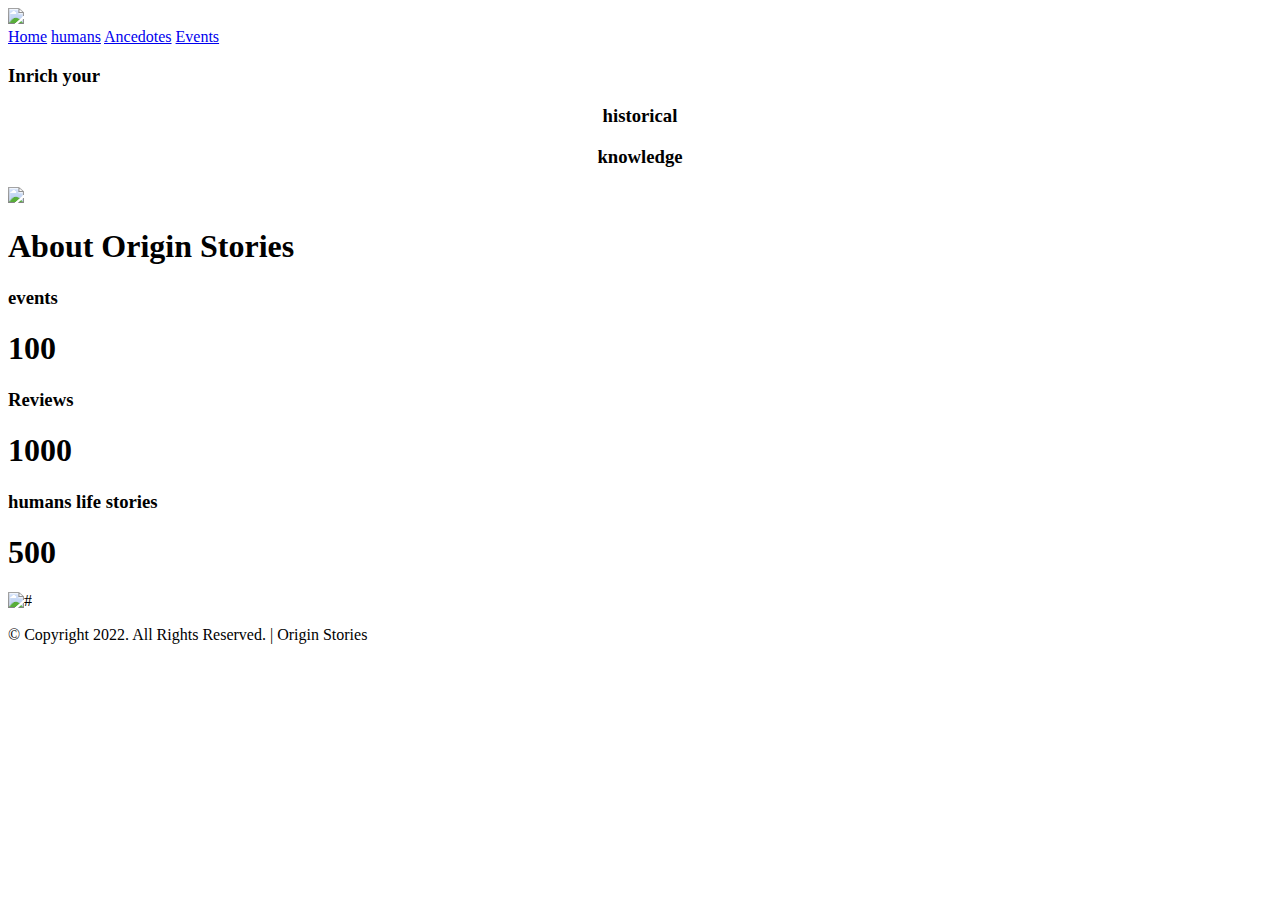
==== index.html @ dd71ddc3 "editing origin" ====
<!DOCTYPE html>
<html>
    <head>
        <title>Home</title>
        <link rel="stylesheet"  type="text/css" href="css/global.css">
        <link rel="stylesheet" type="text/css"  href="css/home.css">


    </head>
    <body>

<header>
  <img id="logo" src="img/logo.png">
    <nav>
        <a href="index.html">Home</a>
            <a href="humans.html">humans</a>
            <a href="ancedotes.html">Ancedotes</a>
            <a href="events.html">Events</a>

    </nav>
</header>

<section id="slideshow">

    <section id="content">

        <h3> Inrich your </h3>
       <center><h3>  historical </h3></center>
       <center> <h3>  knowledge</h3></center>
    <!--   <button>Learn More</button>-->
    </section>
    <img id="slide" src="img/backg3.jpg">
</section>
<section id="about">
    <div class="about">

        <h1> About Origin Stories</h1>
    </div>
    <div class="events">
        <h3>events</h3>
        <h1>100</h1>
    </div>
    <div class="reviews">
        <h3>Reviews</h3>
        <h1>1000</h1>
    </div>


    <div class="humans">
        <h3>humans life stories</h3>
        <h1>500</h1>
    </div>

</section>

        <footer>
            <img id="#";src="#"; alt="#">
            <p id="footer">© Copyright 2022. All Rights Reserved. | Origin Stories</p>
        </footer>
    </body>
</html>
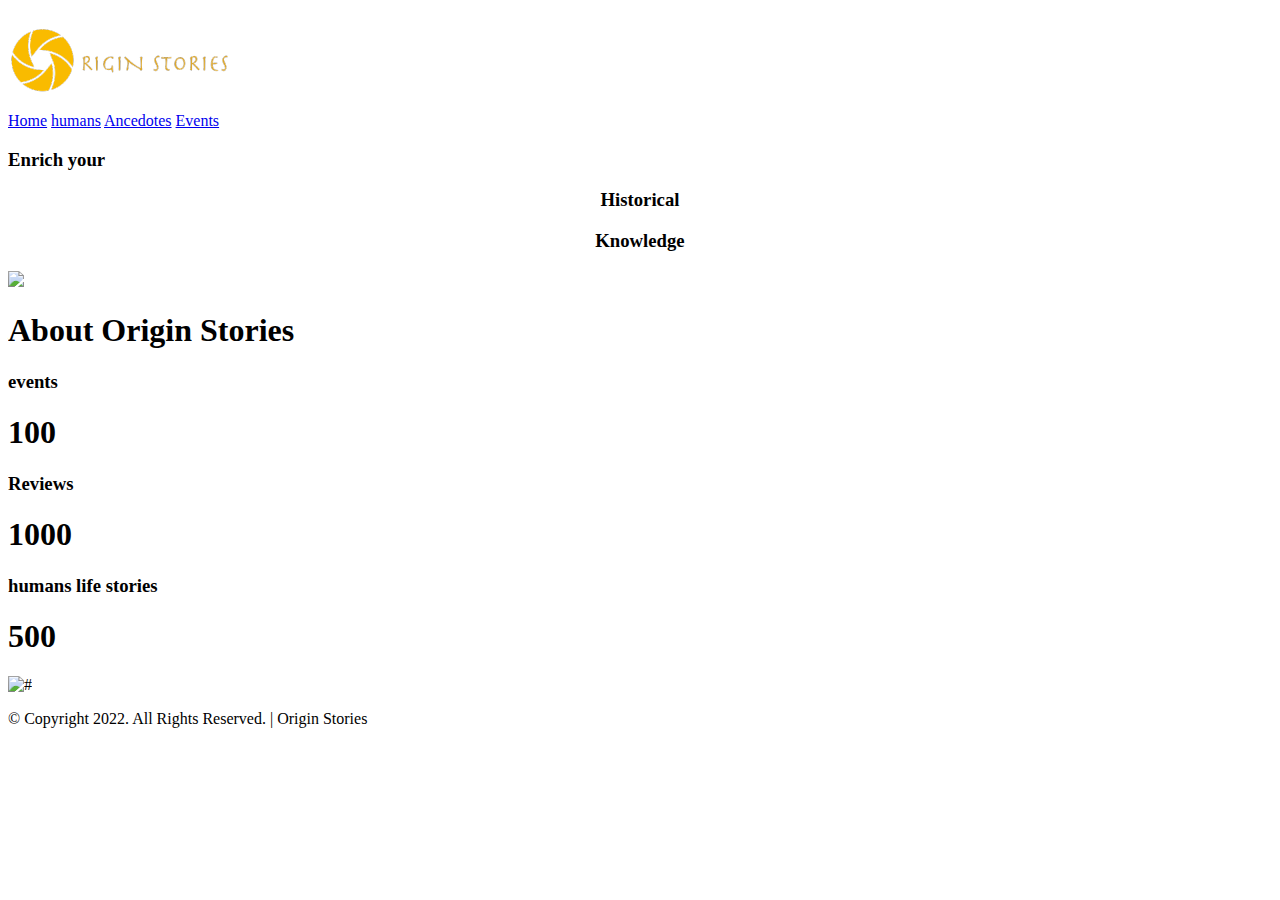
==== commit e9faa53c: "done" ====
--- a/index.html
+++ b/index.html
@@ -24,9 +24,9 @@
 
     <section id="content">
 
-        <h3> Inrich your </h3>
-       <center><h3>  historical </h3></center>
-       <center> <h3>  knowledge</h3></center>
+        <h3> Enrich your </h3>
+       <center><h3>  Historical </h3></center>
+       <center> <h3>  Knowledge</h3></center>
     <!--   <button>Learn More</button>-->
     </section>
     <img id="slide" src="img/backg3.jpg">
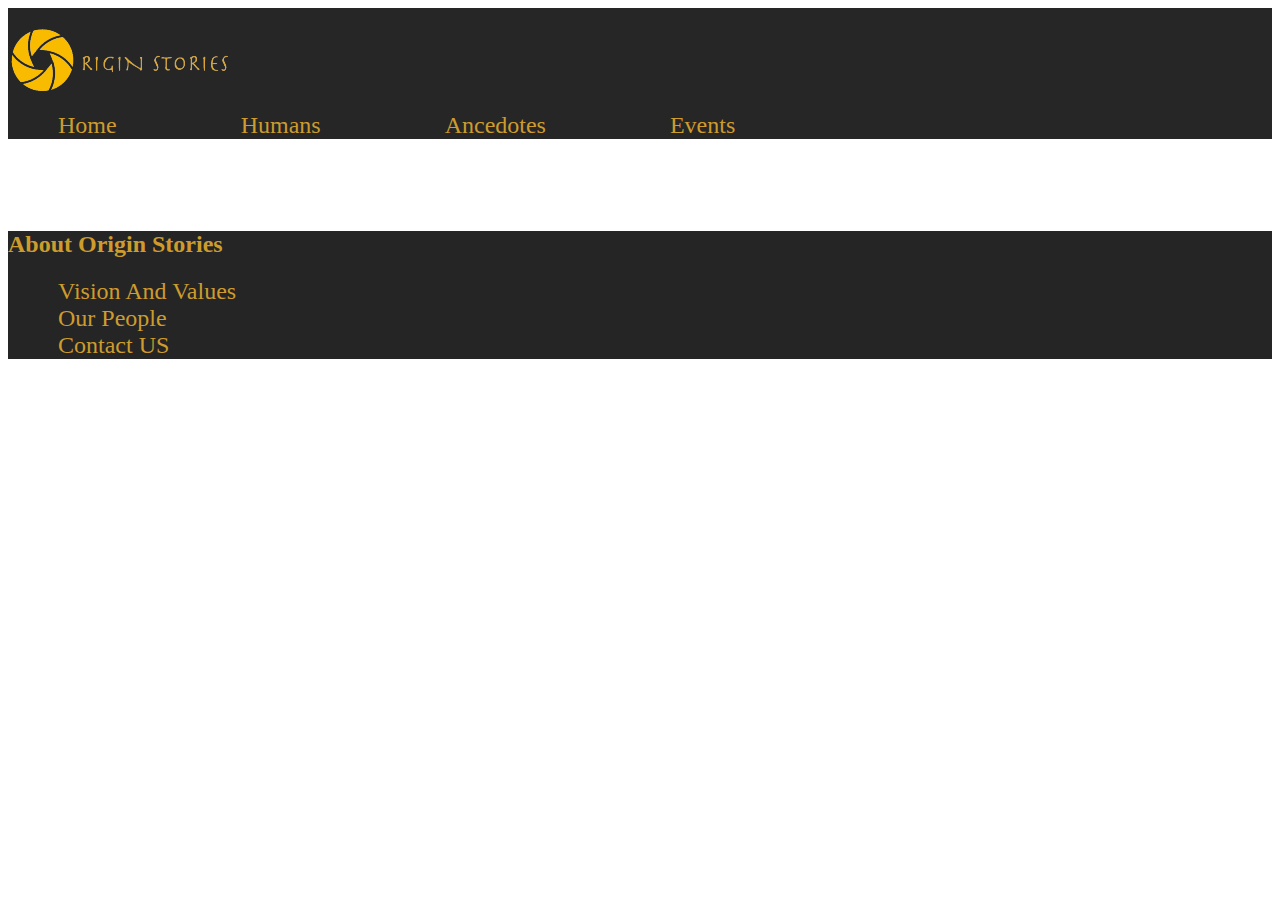
==== commit b888ac66: "start building  with bootstrap" ====
--- a/index.html
+++ b/index.html
@@ -1,61 +1,102 @@
 <!DOCTYPE html>
 <html>
-    <head>
-        <title>Home</title>
-        <link rel="stylesheet"  type="text/css" href="css/global.css">
-        <link rel="stylesheet" type="text/css"  href="css/home.css">
+
+<head>
+    <link rel="stylesheet" href="css/index.css">
+   
+</head>
+
+<body>
 
 
-    </head>
-    <body>
-
-<header>
-  <img id="logo" src="img/logo.png">
-    <nav>
-        <a href="index.html">Home</a>
-            <a href="humans.html">humans</a>
-            <a href="ancedotes.html">Ancedotes</a>
-            <a href="events.html">Events</a>
-
-    </nav>
-</header>
-
-<section id="slideshow">
-
-    <section id="content">
-
-        <h3> Enrich your </h3>
-       <center><h3>  Historical </h3></center>
-       <center> <h3>  Knowledge</h3></center>
-    <!--   <button>Learn More</button>-->
-    </section>
-    <img id="slide" src="img/backg3.jpg">
-</section>
-<section id="about">
-    <div class="about">
-
-        <h1> About Origin Stories</h1>
-    </div>
-    <div class="events">
-        <h3>events</h3>
-        <h1>100</h1>
-    </div>
-    <div class="reviews">
-        <h3>Reviews</h3>
-        <h1>1000</h1>
-    </div>
 
 
-    <div class="humans">
-        <h3>humans life stories</h3>
-        <h1>500</h1>
+
+
+    <nav class="navbar navbar-expand-lg" style="background-color:#262627;">
+        <div class="container-fluid">
+            <a class="navbar-brand " href="#">  <img id="logo" src="img/logo.png"></a>
+         
+          <div class="collapse navbar-collapse" id="navbarNavAltMarkup">
+            <div class="navbar-nav">
+              <a class="a" aria-current="page" href="#">Home</a>
+              <a class="a" href="#">Humans</a>
+              <a class="a" href="#">Ancedotes</a>
+              <a class="a">Events</a>
+            </div>
+          </div>
+        </div>
+      </nav>
+
+
+
+
+    <!-- 
+    <nav class="navbar"">
+        <div class="container-fluid">
+          <a class="navbar-brand " href="#">  <img id="logo" src="img/logo.png"></a>
+
+         
+          <div class="collapse navbar-collapse"id="navbarNavAltMarkup">
+            <ul class="navbar-nav">
+              <li class="nav-item">
+                <a class="nav-link active" aria-current="page" href="#">Home</a>
+              </li>
+              <li class="nav-item">
+                <a class="nav-link"style="color:bisque"  href="#">Humans</a>
+              </li>
+              <li class="nav-item">
+                <a class="nav-link" href="#">Ancedotes</a>
+              </li>
+              <li class="nav-item">
+                <a class="nav-link disabled">Events</a>
+              </li>
+            </ul>
+          </div>
+      
+        </div>
+      </nav>
+    -->
+
+
+
+
+
+
+<br>
+<br>
+<br>
+<br>
+<div class="container_about mt-5">
+    <div class="container text-center pt-4">
+        <h2>About Origin Stories</h2>
+        <div class="row pb-3 pt-5">
+            <div class="col"><a href="#" class="a">Vision And Values</a></div>
+            <div class="col"><a href="#" class="a"> Our People  </a></div>
+            <div class="col"><a href="#" class="a">Contact US</a></div>
+            
+        </div>
     </div>
+</div>
+<br>
 
-</section>
+  
 
-        <footer>
-            <img id="#";src="#"; alt="#">
-            <p id="footer">© Copyright 2022. All Rights Reserved. | Origin Stories</p>
-        </footer>
-    </body>
-</html>
+
+
+    <link href="https://cdn.jsdelivr.net/npm/bootstrap@5.2.0/dist/css/bootstrap.min.css" rel="stylesheet"
+        integrity="sha384-gH2yIJqKdNHPEq0n4Mqa/HGKIhSkIHeL5AyhkYV8i59U5AR6csBvApHHNl/vI1Bx" crossorigin="anonymous">
+    <script src="https://cdn.jsdelivr.net/npm/bootstrap@5.2.0/dist/js/bootstrap.bundle.min.js"
+        integrity="sha384-A3rJD856KowSb7dwlZdYEkO39Gagi7vIsF0jrRAoQmDKKtQBHUuLZ9AsSv4jD4Xa"
+        crossorigin="anonymous"></script>
+    <script src="https://cdn.jsdelivr.net/npm/@popperjs/core@2.11.5/dist/umd/popper.min.js"
+        integrity="sha384-Xe+8cL9oJa6tN/veChSP7q+mnSPaj5Bcu9mPX5F5xIGE0DVittaqT5lorf0EI7Vk"
+        crossorigin="anonymous"></script>
+    <script src="https://cdn.jsdelivr.net/npm/bootstrap@5.2.0/dist/js/bootstrap.min.js"
+        integrity="sha384-ODmDIVzN+pFdexxHEHFBQH3/9/vQ9uori45z4JjnFsRydbmQbmL5t1tQ0culUzyK"
+        crossorigin="anonymous"></script>
+</body>
+
+
+
+</html>--- a/css/index.css
+++ b/css/index.css
@@ -0,0 +1,30 @@
+.a {
+	color:rgb(205, 156, 44);
+	text-decoration: none;
+	font-weight: 3em;
+    font-size:x-large;
+	font-family:cursive;
+	margin-right: 20px;
+    padding: 50px;
+}
+
+.a:hover {
+    color: white;
+    /*padding: 30px;*/
+}
+
+
+.container_about
+{
+    background-color:#252525;
+    color:rgb(205, 156, 44)
+}
+btn
+{
+   color: rgb(205, 156, 44);
+    
+}
+h2
+{
+    font-family:serif;
+}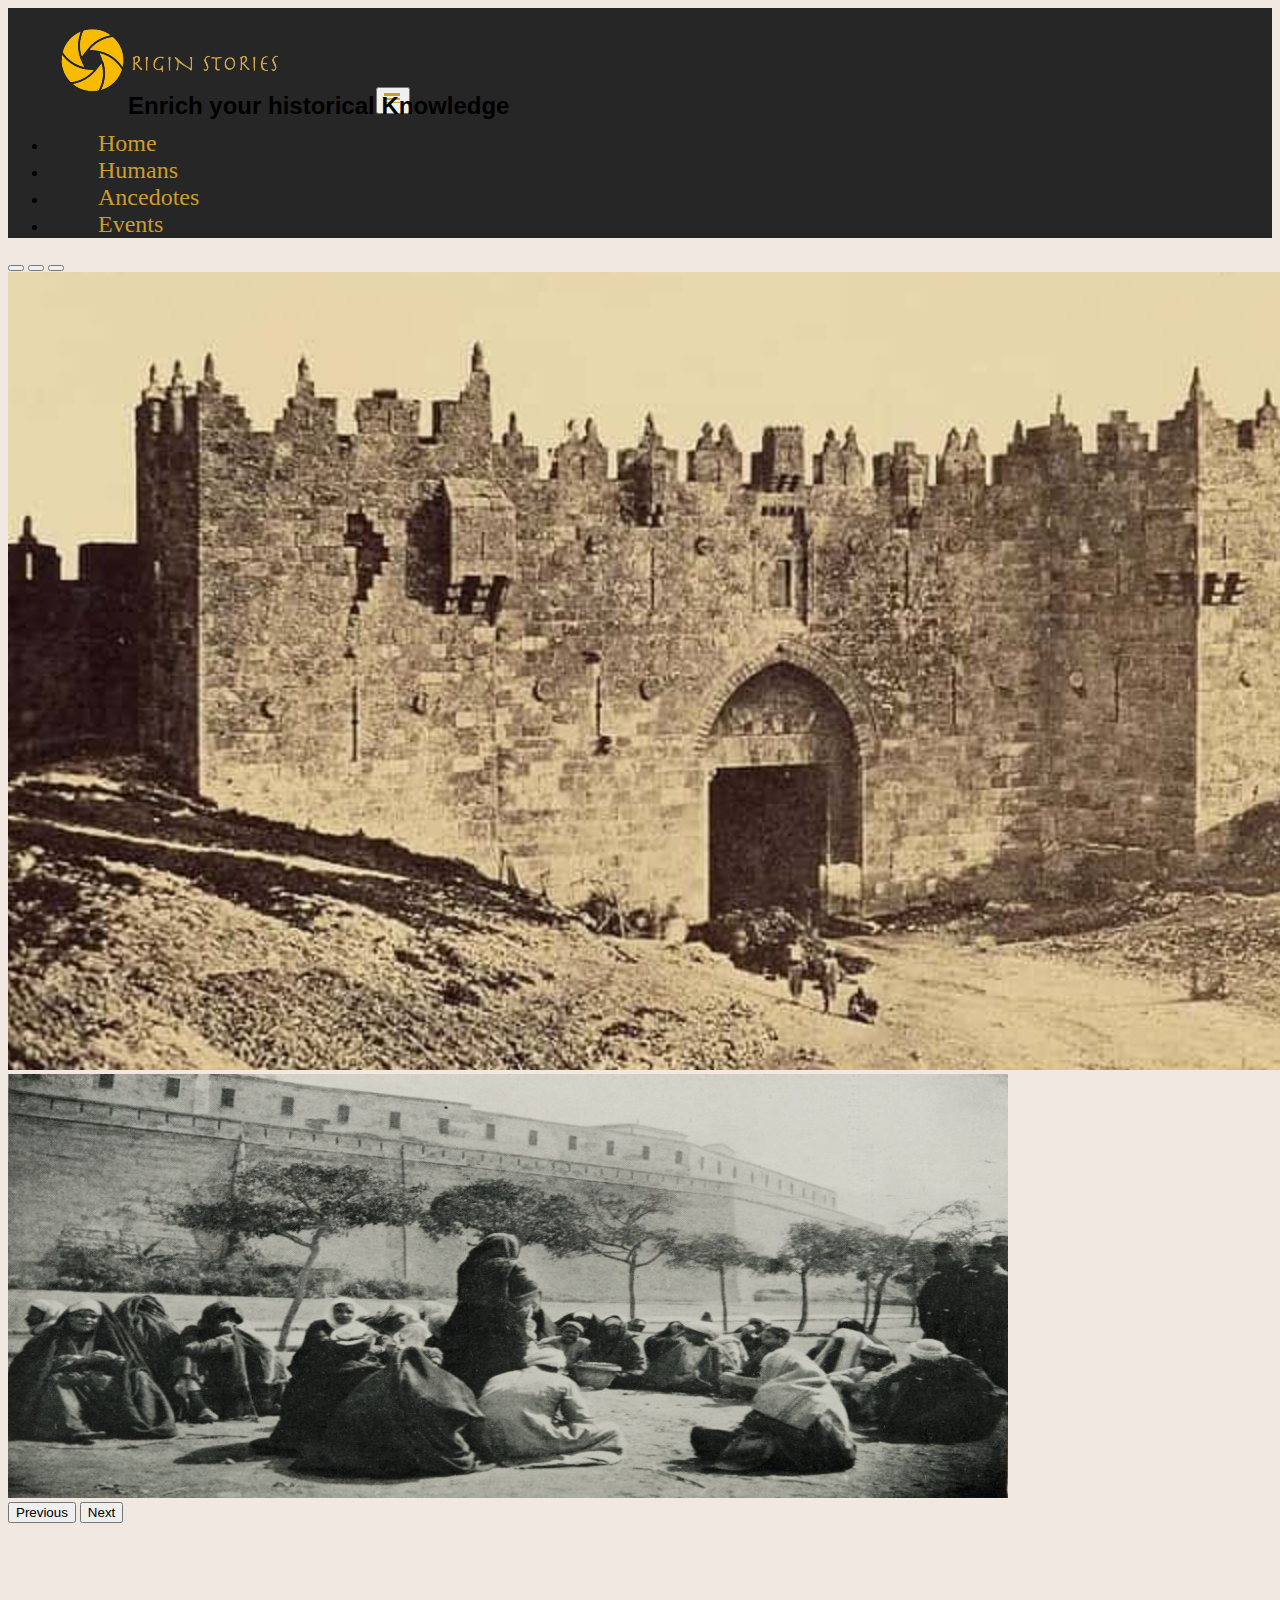
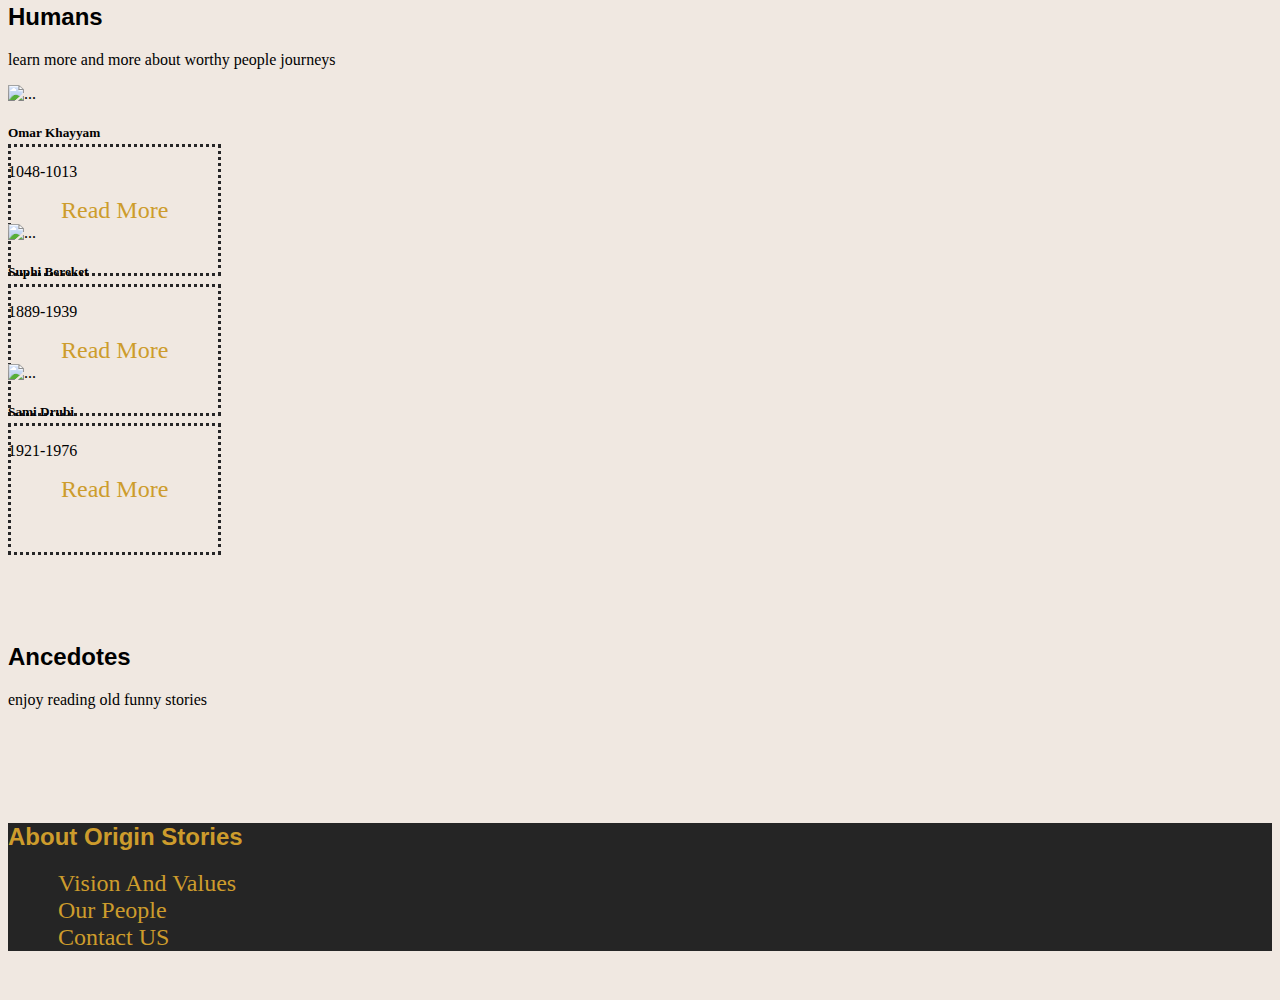
==== commit 725cf4bc: "start building responsive page" ====
--- a/index.html
+++ b/index.html
@@ -2,99 +2,201 @@
 <html>
 
 <head>
-    <link rel="stylesheet" href="css/index.css">
-   
+
+  <meta charset="UTF-8">
+  <meta http-equiv="X-UA-Compatible" content="IE=edge">
+  <meta name="viewport" content="width=device-width, initial-scale=1.0">
+  <link href="https://cdn.jsdelivr.net/npm/bootstrap@5.2.0/dist/css/bootstrap.min.css" rel="stylesheet"
+    integrity="sha384-gH2yIJqKdNHPEq0n4Mqa/HGKIhSkIHeL5AyhkYV8i59U5AR6csBvApHHNl/vI1Bx" crossorigin="anonymous">
+  <script src="https://cdn.jsdelivr.net/npm/bootstrap@5.2.0/dist/js/bootstrap.bundle.min.js"
+    integrity="sha384-A3rJD856KowSb7dwlZdYEkO39Gagi7vIsF0jrRAoQmDKKtQBHUuLZ9AsSv4jD4Xa"
+    crossorigin="anonymous"></script>
+
+
+  <link rel="stylesheet" href="https://cdnjs.cloudflare.com/ajax/libs/font-awesome/6.0.0-beta2/css/all.min.css"
+    integrity="sha512-YWzhKL2whUzgiheMoBFwW8CKV4qpHQAEuvilg9FAn5VJUDwKZZxkJNuGM4XkWuk94WCrrwslk8yWNGmY1EduTA=="
+    crossorigin="anonymous" referrerpolicy="no-referrer" />
+
+  <link rel="stylesheet" href="css/style.css">
+  <title>Origin Stories</title>
+
 </head>
 
 <body>
-
-
-
-
-
-
-    <nav class="navbar navbar-expand-lg" style="background-color:#262627;">
-        <div class="container-fluid">
-            <a class="navbar-brand " href="#">  <img id="logo" src="img/logo.png"></a>
-         
-          <div class="collapse navbar-collapse" id="navbarNavAltMarkup">
-            <div class="navbar-nav">
-              <a class="a" aria-current="page" href="#">Home</a>
-              <a class="a" href="#">Humans</a>
-              <a class="a" href="#">Ancedotes</a>
-              <a class="a">Events</a>
+  <!-- NAVBAR -->
+  <nav class="navbar navbar-expand-md  pt-2 pb-2 " style="background-color:#262627">
+    <div class="container-xxl">
+      <!-- navbar brand / title -->
+      <a class="navbar-brand " href="#"> <img id="logo" src="img/logo.png"></a>
+
+
+      <!-- toggle button for mobile nav -->
+      <button class="navbar-toggler" type="button" data-bs-toggle="collapse" data-bs-target="#main-nav"
+        aria-controls="main-nav" aria-expanded="false" aria-label="Toggle navigation" style="color:rgb(205, 156, 44)">
+        <svg xmlns="http://www.w3.org/2000/svg" width="18" height="18" fill="currentColor" class="bi bi-border-width"
+          viewBox="0 0 18 18" style="color:rgb(205, 156, 44)">
+          <path
+            d="M0 3.5A.5.5 0 0 1 .5 3h15a.5.5 0 0 1 .5.5v2a.5.5 0 0 1-.5.5H.5a.5.5 0 0 1-.5-.5v-2zm0 5A.5.5 0 0 1 .5 8h15a.5.5 0 0 1 .5.5v1a.5.5 0 0 1-.5.5H.5a.5.5 0 0 1-.5-.5v-1zm0 4a.5.5 0 0 1 .5-.5h15a.5.5 0 0 1 0 1H.5a.5.5 0 0 1-.5-.5z" />
+        </svg>
+      </button>
+
+      <!-- navbar links -->
+      <div class="collapse navbar-collapse justify-content-end align-center" id="main-nav">
+        <ul class="navbar-nav ">
+          <li class="nav-item">
+            <a href="#">Home</a>
+          </li>
+          <li class="nav-item">
+            <a href="#">Humans</a>
+          </li>
+          <li class="nav-item">
+            <a href="#">Ancedotes</a>
+          </li>
+          <li class="nav-item ">
+            <a href="#">Events</a>
+          </li>
+
+        </ul>
+      </div>
+    </div>
+  </nav>
+
+
+
+  <!--  MAIN -->
+
+
+  <div id="carouselExampleCaptions" class="carousel slide" data-bs-ride="false">
+    <div class="carousel-indicators">
+      <button type="button" data-bs-target="#carouselExampleCaptions" data-bs-slide-to="0" class="active"
+        aria-current="true" aria-label="Slide 1"></button>
+      <button type="button" data-bs-target="#carouselExampleCaptions" data-bs-slide-to="1"
+        aria-label="Slide 2"></button>
+      <button type="button" data-bs-target="#carouselExampleCaptions" data-bs-slide-to="2"
+        aria-label="Slide 3"></button>
+    </div>
+    <div class="carousel-inner">
+      <div class="carousel-item active">
+       
+        <img src="img/start.png" class="d-block w-100" alt="...">
+        <div class="carousel-caption ">
+          <h2 style="color:black">Enrich your historical Knowledge</h2>
+          <p></p>
+        </div>
+      </div>
+      <div class="carousel-item">
+        <img src="img/Story-teller.jpg" class="d-block w-100" alt="...">
+        <div class="carousel-caption d-none d-md-block">
+        
+        </div>
+      </div>
+
+     
+    <button class="carousel-control-prev" type="button" data-bs-target="#carouselExampleCaptions" data-bs-slide="prev">
+      <span class="carousel-control-prev-icon" aria-hidden="true"></span>
+      <span class="visually-hidden">Previous</span>
+    </button>
+    <button class="carousel-control-next" type="button" data-bs-target="#carouselExampleCaptions" data-bs-slide="next">
+      <span class="carousel-control-next-icon" aria-hidden="true"></span>
+      <span class="visually-hidden">Next</span>
+    </button>
+  </div>
+
+
+
+
+  <!-- HUMANS -->
+  <section id="humans" class="mt-5">
+
+    <div class="container-lg">
+      <div class="text-center">
+        <h2>Humans</h2>
+        <p class="lead text-muted"> learn more and more about worthy people journeys</p>
+      </div>
+      <div class=" row my-5 align-items-center justify-content-center">
+        <div class="col-9 col-lg-4 ">
+          <div class="card " style="width: 18rem;">
+            <img src="img/character3.jpg" class="card-img-top" alt="...">
+            <div class="card-body" style="background-color:rgb(240, 232, 225)">
+              <h5 class="card-title">Omar Khayyam</h5>
+              <p class="card-text">1048-1013</p>
+              <a href="#" class="btn btn-primary "> Read More</a>
             </div>
           </div>
         </div>
-      </nav>
-
-
-
-
-    <!-- 
-    <nav class="navbar"">
-        <div class="container-fluid">
-          <a class="navbar-brand " href="#">  <img id="logo" src="img/logo.png"></a>
-
-         
-          <div class="collapse navbar-collapse"id="navbarNavAltMarkup">
-            <ul class="navbar-nav">
-              <li class="nav-item">
-                <a class="nav-link active" aria-current="page" href="#">Home</a>
-              </li>
-              <li class="nav-item">
-                <a class="nav-link"style="color:bisque"  href="#">Humans</a>
-              </li>
-              <li class="nav-item">
-                <a class="nav-link" href="#">Ancedotes</a>
-              </li>
-              <li class="nav-item">
-                <a class="nav-link disabled">Events</a>
-              </li>
-            </ul>
+        <div class="col-9 col-lg-4">
+          <div class="card border-2" style="width: 18rem;">
+            <img src="img/charcter1.jpg" class="card-img-top" alt="...">
+            <div class="card-body" style="background-color:rgb(240, 232, 225)">
+              <h5 class="card-title"> Suphi Bereket </h5>
+              <p class="card-text"> 1889-1939</p>
+              <a href="#" class="btn btn-primary "> Read More</a>
+            </div>
           </div>
-      
-        </div>
-      </nav>
-    -->
-
-
-
-
-
-
-<br>
-<br>
-<br>
-<br>
-<div class="container_about mt-5">
+        </div>
+        <div class="col-8 col-lg-4 col-xl-3">
+          <div class="card " style="width: 18rem;">
+            <img src="img/character2.jpg" class="card-img-top" alt="...">
+            <div class="card-body" style="background-color:rgb(240, 232, 225)">
+              <h5 class="card-title">Sami Drubi</h5>
+              <p class="card-text">1921-1976</p>
+              <a href="#" class="btn btn-primary"> Read More</a>
+            </div>
+          </div>
+        </div>
+
+
+      </div>
+    </div>
+
+
+  </section>
+
+  <!-- ANCEDOTES -->
+  <section id="ancedotes" class="id mt-5">
+    <div class="container-lg">
+      <div class="text-center">
+        <h2>Ancedotes</h2>
+        <p class="lead text-muted"> enjoy reading old funny stories</p>
+      </div>
+    </div>
+  </section>
+
+
+  <br>
+  <!-- *******  ABOUT *********-->
+  <div class="container_about mt-5 rounded-3 shadow-sm">
     <div class="container text-center pt-4">
-        <h2>About Origin Stories</h2>
-        <div class="row pb-3 pt-5">
-            <div class="col"><a href="#" class="a">Vision And Values</a></div>
-            <div class="col"><a href="#" class="a"> Our People  </a></div>
-            <div class="col"><a href="#" class="a">Contact US</a></div>
-            
-        </div>
-    </div>
-</div>
-<br>
-
-  
-
-
-
-    <link href="https://cdn.jsdelivr.net/npm/bootstrap@5.2.0/dist/css/bootstrap.min.css" rel="stylesheet"
-        integrity="sha384-gH2yIJqKdNHPEq0n4Mqa/HGKIhSkIHeL5AyhkYV8i59U5AR6csBvApHHNl/vI1Bx" crossorigin="anonymous">
-    <script src="https://cdn.jsdelivr.net/npm/bootstrap@5.2.0/dist/js/bootstrap.bundle.min.js"
-        integrity="sha384-A3rJD856KowSb7dwlZdYEkO39Gagi7vIsF0jrRAoQmDKKtQBHUuLZ9AsSv4jD4Xa"
-        crossorigin="anonymous"></script>
-    <script src="https://cdn.jsdelivr.net/npm/@popperjs/core@2.11.5/dist/umd/popper.min.js"
-        integrity="sha384-Xe+8cL9oJa6tN/veChSP7q+mnSPaj5Bcu9mPX5F5xIGE0DVittaqT5lorf0EI7Vk"
-        crossorigin="anonymous"></script>
-    <script src="https://cdn.jsdelivr.net/npm/bootstrap@5.2.0/dist/js/bootstrap.min.js"
-        integrity="sha384-ODmDIVzN+pFdexxHEHFBQH3/9/vQ9uori45z4JjnFsRydbmQbmL5t1tQ0culUzyK"
-        crossorigin="anonymous"></script>
+      <h2>About Origin Stories</h2>
+      <div class="row  justify-content-center pb-3 pt-5">
+        <div class="col-md-4 "><a href="#" class="a">Vision And Values</a></div>
+        <div class="col-md-4"><a href="#" class="a"> Our People </a></div>
+        <div class="col-md-4"><a href="#" class="a">Contact US</a></div>
+
+      </div>
+    </div>
+  </div>
+  <br>
+
+
+
+
+
+
+  <script src="https://cdn.jsdelivr.net/npm/@popperjs/core@2.11.5/dist/umd/popper.min.js"
+    integrity="sha384-Xe+8cL9oJa6tN/veChSP7q+mnSPaj5Bcu9mPX5F5xIGE0DVittaqT5lorf0EI7Vk"
+    crossorigin="anonymous"></script>
+  <script src="https://cdn.jsdelivr.net/npm/bootstrap@5.2.0/dist/js/bootstrap.min.js"
+    integrity="sha384-ODmDIVzN+pFdexxHEHFBQH3/9/vQ9uori45z4JjnFsRydbmQbmL5t1tQ0culUzyK"
+    crossorigin="anonymous"></script>
+
+
+
+
+
+
+
+
 </body>
 
 
--- a/css/style.css
+++ b/css/style.css
@@ -0,0 +1,58 @@
+body
+{
+    background-color:rgb(240, 232, 225)
+}
+
+.btn-primary
+  {
+    border-color: #262627;
+    border-style:dotted;
+    background: transparent;
+color:rgb(205, 156, 44);
+  }
+
+  .btn-primary:hover
+  {
+    background:#262627;
+color:rgb(205, 156, 44);
+  }
+
+  .carousel-caption
+  {
+    position: absolute;
+   top: 8%;
+    left: 10%;
+    z-index: 20;
+    color: black
+  }
+
+a
+{
+	font-weight: 3em;
+    font-size:x-large;
+	font-family:cursive;
+    color:rgb(205, 156, 44);
+	text-decoration: none;
+	margin-right: 20px;
+    padding: 50px;
+}
+
+a:hover {
+    color: rgb(240, 232, 225);
+    
+    /*padding: 30px;*/
+}
+ 
+section{
+    padding: 60px 0;
+  }
+
+.container_about
+{
+    background-color:#252525;
+    color:rgb(205, 156, 44)
+}
+h2
+{
+    font-family:'Segoe UI', Tahoma, Geneva, Verdana, sans-serif
+}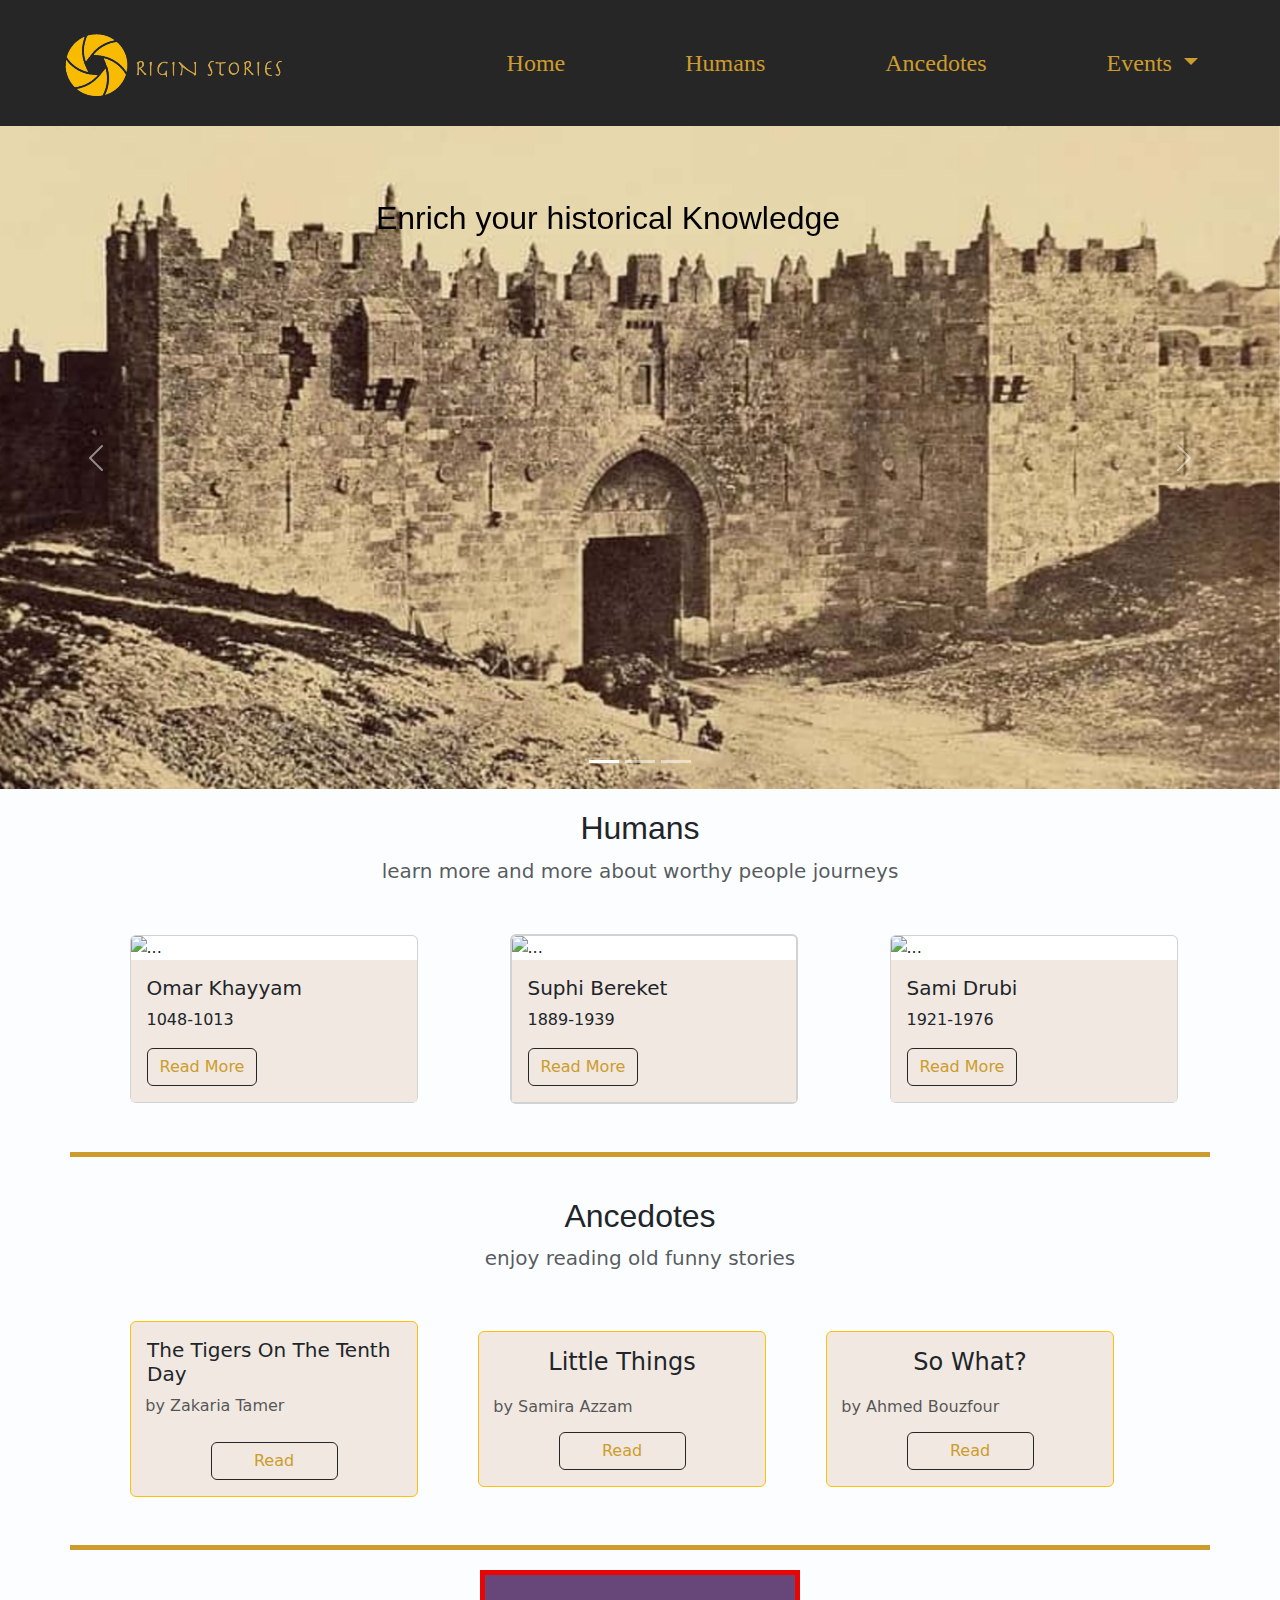
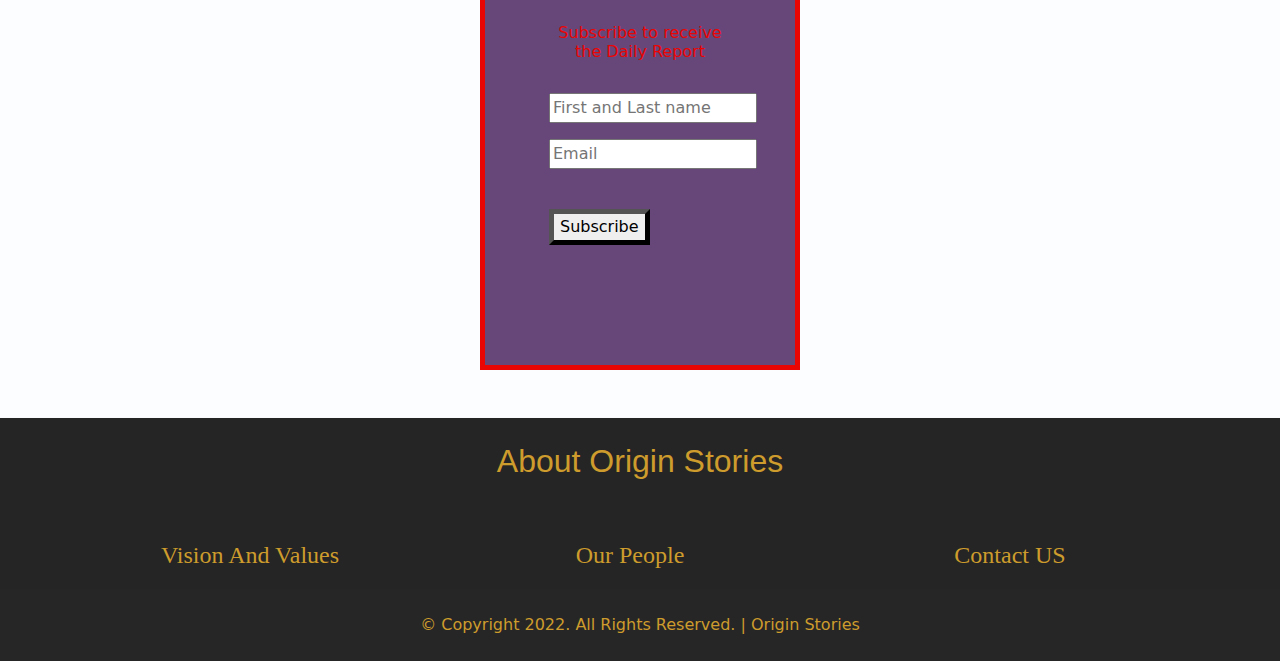
==== commit 86beb9e5: "add 2 Events" ====
--- a/index.html
+++ b/index.html
@@ -2,23 +2,14 @@
 <html>
 
 <head>
-
   <meta charset="UTF-8">
   <meta http-equiv="X-UA-Compatible" content="IE=edge">
   <meta name="viewport" content="width=device-width, initial-scale=1.0">
-  <link href="https://cdn.jsdelivr.net/npm/bootstrap@5.2.0/dist/css/bootstrap.min.css" rel="stylesheet"
-    integrity="sha384-gH2yIJqKdNHPEq0n4Mqa/HGKIhSkIHeL5AyhkYV8i59U5AR6csBvApHHNl/vI1Bx" crossorigin="anonymous">
-  <script src="https://cdn.jsdelivr.net/npm/bootstrap@5.2.0/dist/js/bootstrap.bundle.min.js"
-    integrity="sha384-A3rJD856KowSb7dwlZdYEkO39Gagi7vIsF0jrRAoQmDKKtQBHUuLZ9AsSv4jD4Xa"
-    crossorigin="anonymous"></script>
-
-
-  <link rel="stylesheet" href="https://cdnjs.cloudflare.com/ajax/libs/font-awesome/6.0.0-beta2/css/all.min.css"
-    integrity="sha512-YWzhKL2whUzgiheMoBFwW8CKV4qpHQAEuvilg9FAn5VJUDwKZZxkJNuGM4XkWuk94WCrrwslk8yWNGmY1EduTA=="
-    crossorigin="anonymous" referrerpolicy="no-referrer" />
-
-  <link rel="stylesheet" href="css/style.css">
-  <title>Origin Stories</title>
+  <link href="https://cdn.jsdelivr.net/npm/bootstrap@5.1.3/dist/css/bootstrap.min.css" rel="stylesheet">
+  <script src="https://cdn.jsdelivr.net/npm/bootstrap@5.1.3/dist/js/bootstrap.bundle.min.js"></script>
+    <link rel="stylesheet" href="css/style.css">
+
+     <title>Origin Stories</title>
 
 </head>
 
@@ -52,9 +43,20 @@
           <li class="nav-item">
             <a href="#">Ancedotes</a>
           </li>
-          <li class="nav-item ">
-            <a href="#">Events</a>
-          </li>
+
+          <div>
+            <li class="dropdown" display="dropdown">
+              <a  class=" dropdown-toggle" data-bs-toggle="dropdown">
+                Events
+              </a>
+
+              <ul class="dropdown-menu" >
+                <li><a class="dropdown-item" href="#">Ancient History</a></li>
+                <li><a class="dropdown-item" href="#">Middle Ages</a></li>
+                <li><a class="dropdown-item" href="#">Modern History</a></li>
+              </ul>
+            </li>
+          </div>
 
         </ul>
       </div>
@@ -64,8 +66,6 @@
 
 
   <!--  MAIN -->
-
-
   <div id="carouselExampleCaptions" class="carousel slide" data-bs-ride="false">
     <div class="carousel-indicators">
       <button type="button" data-bs-target="#carouselExampleCaptions" data-bs-slide-to="0" class="active"
@@ -77,7 +77,7 @@
     </div>
     <div class="carousel-inner">
       <div class="carousel-item active">
-       
+
         <img src="img/start.png" class="d-block w-100" alt="...">
         <div class="carousel-caption ">
           <h2 style="color:black">Enrich your historical Knowledge</h2>
@@ -87,11 +87,11 @@
       <div class="carousel-item">
         <img src="img/Story-teller.jpg" class="d-block w-100" alt="...">
         <div class="carousel-caption d-none d-md-block">
-        
-        </div>
-      </div>
-
-     
+
+        </div>
+      </div>
+
+    </div>
     <button class="carousel-control-prev" type="button" data-bs-target="#carouselExampleCaptions" data-bs-slide="prev">
       <span class="carousel-control-prev-icon" aria-hidden="true"></span>
       <span class="visually-hidden">Previous</span>
@@ -102,21 +102,19 @@
     </button>
   </div>
 
-
-
-
   <!-- HUMANS -->
-  <section id="humans" class="mt-5">
-
-    <div class="container-lg">
+  <section id="humans" class="mt-0">
+
+    <div class="container-lg border-5" style="border-bottom:solid rgb(205, 156, 44) ">
       <div class="text-center">
         <h2>Humans</h2>
         <p class="lead text-muted"> learn more and more about worthy people journeys</p>
       </div>
       <div class=" row my-5 align-items-center justify-content-center">
         <div class="col-9 col-lg-4 ">
-          <div class="card " style="width: 18rem;">
-            <img src="img/character3.jpg" class="card-img-top" alt="...">
+          <div class="card " style="width: 18rem;"
+          onmouseover="bigCard(this)" onmouseout="normalCard(this)">
+            <img id="khayamImg" src="img/character3.jpg" class="card-img-top" alt="...">
             <div class="card-body" style="background-color:rgb(240, 232, 225)">
               <h5 class="card-title">Omar Khayyam</h5>
               <p class="card-text">1048-1013</p>
@@ -125,7 +123,8 @@
           </div>
         </div>
         <div class="col-9 col-lg-4">
-          <div class="card border-2" style="width: 18rem;">
+          <div class="card border-2" style="width:18rem;" 
+          onmouseover="bigCard(this)" onmouseout="normalCard(this)">
             <img src="img/charcter1.jpg" class="card-img-top" alt="...">
             <div class="card-body" style="background-color:rgb(240, 232, 225)">
               <h5 class="card-title"> Suphi Bereket </h5>
@@ -134,38 +133,100 @@
             </div>
           </div>
         </div>
-        <div class="col-8 col-lg-4 col-xl-3">
-          <div class="card " style="width: 18rem;">
+        <div class="col-9 col-lg-4 col-xl-3">
+          <div class="card " style="width: 18rem;"
+          onmouseover="bigCard(this)" onmouseout="normalCard(this)">
             <img src="img/character2.jpg" class="card-img-top" alt="...">
             <div class="card-body" style="background-color:rgb(240, 232, 225)">
               <h5 class="card-title">Sami Drubi</h5>
               <p class="card-text">1921-1976</p>
-              <a href="#" class="btn btn-primary"> Read More</a>
-            </div>
-          </div>
-        </div>
-
-
-      </div>
-    </div>
-
-
+              <a href="#" class="btn btn-primary" onclick="humansFunc()"> Read More</a>
+            </div>
+          </div>
+        </div>
+
+
+      </div>
+    </div>
   </section>
 
   <!-- ANCEDOTES -->
-  <section id="ancedotes" class="id mt-5">
-    <div class="container-lg">
+  <section id="ancedotes" >
+    <div class="container-lg border-5" style="border-bottom:solid rgb(205, 156, 44) ">
       <div class="text-center">
         <h2>Ancedotes</h2>
         <p class="lead text-muted"> enjoy reading old funny stories</p>
       </div>
+
+      <div class=" row my-5 px-5 align-items-center justify-content-center">
+        <div class="col-9 col-lg-4 ">
+          <div class="card  border-warning ml-3" style="width: 18rem; background-color:rgb(240, 232, 225)">
+            <div class="card-body">
+              <h5 class="card-title">The Tigers On The Tenth Day</h5>
+              <h6 class="card-subtitle mb-2 pl-4 text-muted  justify-content-center ">by Zakaria Tamer</h6>
+              <br>
+              <br>
+              <a href="#" class="card-link  btn btn-primary  d-grid gap-2 col-6 mx-auto" type="button">Read</a>
+            </div>
+          </div>
+        </div>
+        <div class="col-9 col-lg-4">
+          <div class="card  border-warning ml-3 " style="width: 18rem; background-color:rgb(240, 232, 225)">
+            <div class="card-body">
+              <h4 class="card-title text-center">Little Things</h4>
+              <h6 class="card-subtitle mb-2 pl-4 text-muted  justify-content-center ">by Samira Azzam</h6>
+              <br>
+              <br>
+              <a href="#" class="card-link  btn btn-primary  d-grid gap-2 col-6 mx-auto" type="button">Read</a>
+            </div>
+          </div>
+
+        </div>
+        <div class="col-9 col-lg-4 ">
+          <div class="card border-warning ml-3" style="width: 18rem; background-color:rgb(240, 232, 225)">
+            <div class="card-body">
+              <h4 class="card-title text-center">So What?</h4>
+              <h6 class="card-subtitle mb-2 pl-4 text-muted  justify-content-center ">by Ahmed Bouzfour</h6>
+              <br>
+              <br>
+              <a href="#" class="card-link  btn btn-primary  d-grid gap-2 col-6 mx-auto" type="button">Read</a>
+            </div>
+          </div>
+        </div>
+      </div>
     </div>
   </section>
 
 
+  <!-- SUBSCRIBE -->
+  <div class="container  w-25 border-5 justify-content-center py-5 px-5" style="border:solid rgb(234, 5, 5); background-color:rgb(103, 71, 122)">
+<form id="subForm" class="form  px-3 border-danger">
+<span class="text-center " style="color: rgb(234, 5, 5)">   
+  <h6 > Subscribe to receive the Daily Report</h6> 
+  </span>
   <br>
+  <div class="mb-3">
+      <input type="text" name="First and Last Name" placeholder="First and Last name">
+    </div>
+    <div class="mb-3 ">
+      <!--<lable for="email" class="form-label">  Email</lable>-->
+      <input type="text " name="Email"  placeholder="Email" >
+    </div>
+  <div class="col-2 pb-5">
+    <button class=" btn-danger btn-lg border-5 my-4" type="submit">Subscribe</button>
+  </div>
+
+  </div>
+</form>
+</div>
+
+
+
+
+
+
   <!-- *******  ABOUT *********-->
-  <div class="container_about mt-5 rounded-3 shadow-sm">
+  <div class="container_about mt-5  shadow-sm">
     <div class="container text-center pt-4">
       <h2>About Origin Stories</h2>
       <div class="row  justify-content-center pb-3 pt-5">
@@ -176,29 +237,22 @@
       </div>
     </div>
   </div>
-  <br>
-
-
-
-
-
-
-  <script src="https://cdn.jsdelivr.net/npm/@popperjs/core@2.11.5/dist/umd/popper.min.js"
-    integrity="sha384-Xe+8cL9oJa6tN/veChSP7q+mnSPaj5Bcu9mPX5F5xIGE0DVittaqT5lorf0EI7Vk"
-    crossorigin="anonymous"></script>
-  <script src="https://cdn.jsdelivr.net/npm/bootstrap@5.2.0/dist/js/bootstrap.min.js"
-    integrity="sha384-ODmDIVzN+pFdexxHEHFBQH3/9/vQ9uori45z4JjnFsRydbmQbmL5t1tQ0culUzyK"
-    crossorigin="anonymous"></script>
-
-
-
-
-
-
-
-
+
+
+  <!-- ***** FOOTER *******-->
+  <footer>
+    <div class="text-center p-4" style="background-color:#262627; color:rgb(205, 156, 44)">
+      © Copyright 2022. All Rights Reserved. | Origin Stories
+
+    </div>
+  </footer>
+
+
+
+
+  <!-- ****** javaScript ******-->
+ 
+<script src="index.js"></script>
 </body>
 
-
-
 </html>--- a/css/style.css
+++ b/css/style.css
@@ -1,22 +1,27 @@
 body
 {
-    background-color:rgb(240, 232, 225)
+    background-color:rgb(251, 253, 255)
 }
 
 .btn-primary
   {
     border-color: #262627;
-    border-style:dotted;
+    border-style:solid;
     background: transparent;
-color:rgb(205, 156, 44);
+ color:rgb(205, 156, 44);
   }
 
   .btn-primary:hover
   {
     background:#262627;
-color:rgb(205, 156, 44);
+    color:rgb(205, 156, 44);
+    align-self: center;
+    border-color: #262627;
   }
-
+.dropdown-menu      { background-color:#262627; }
+.dropdown-menu:hover{ color: rgb(226, 209, 193);}
+.dropdown-item{ color:rgb(205, 156, 44)}
+.dropdown-item:hover {  background:#e8dbb3;}
   .carousel-caption
   {
     position: absolute;
@@ -25,7 +30,15 @@
     z-index: 20;
     color: black
   }
+.card-subtitle 
 
+{
+  position: absolute;
+  left:5%;
+  top:45%;
+  padding-bottom: 10%;
+  
+}
 a
 {
 	font-weight: 3em;
@@ -42,9 +55,13 @@
     
     /*padding: 30px;*/
 }
+ .form-control-color {
+  color:rgb(114, 15, 107)
+ }
+ 
  
 section{
-    padding: 60px 0;
+    padding:20px 0;
   }
 
 .container_about
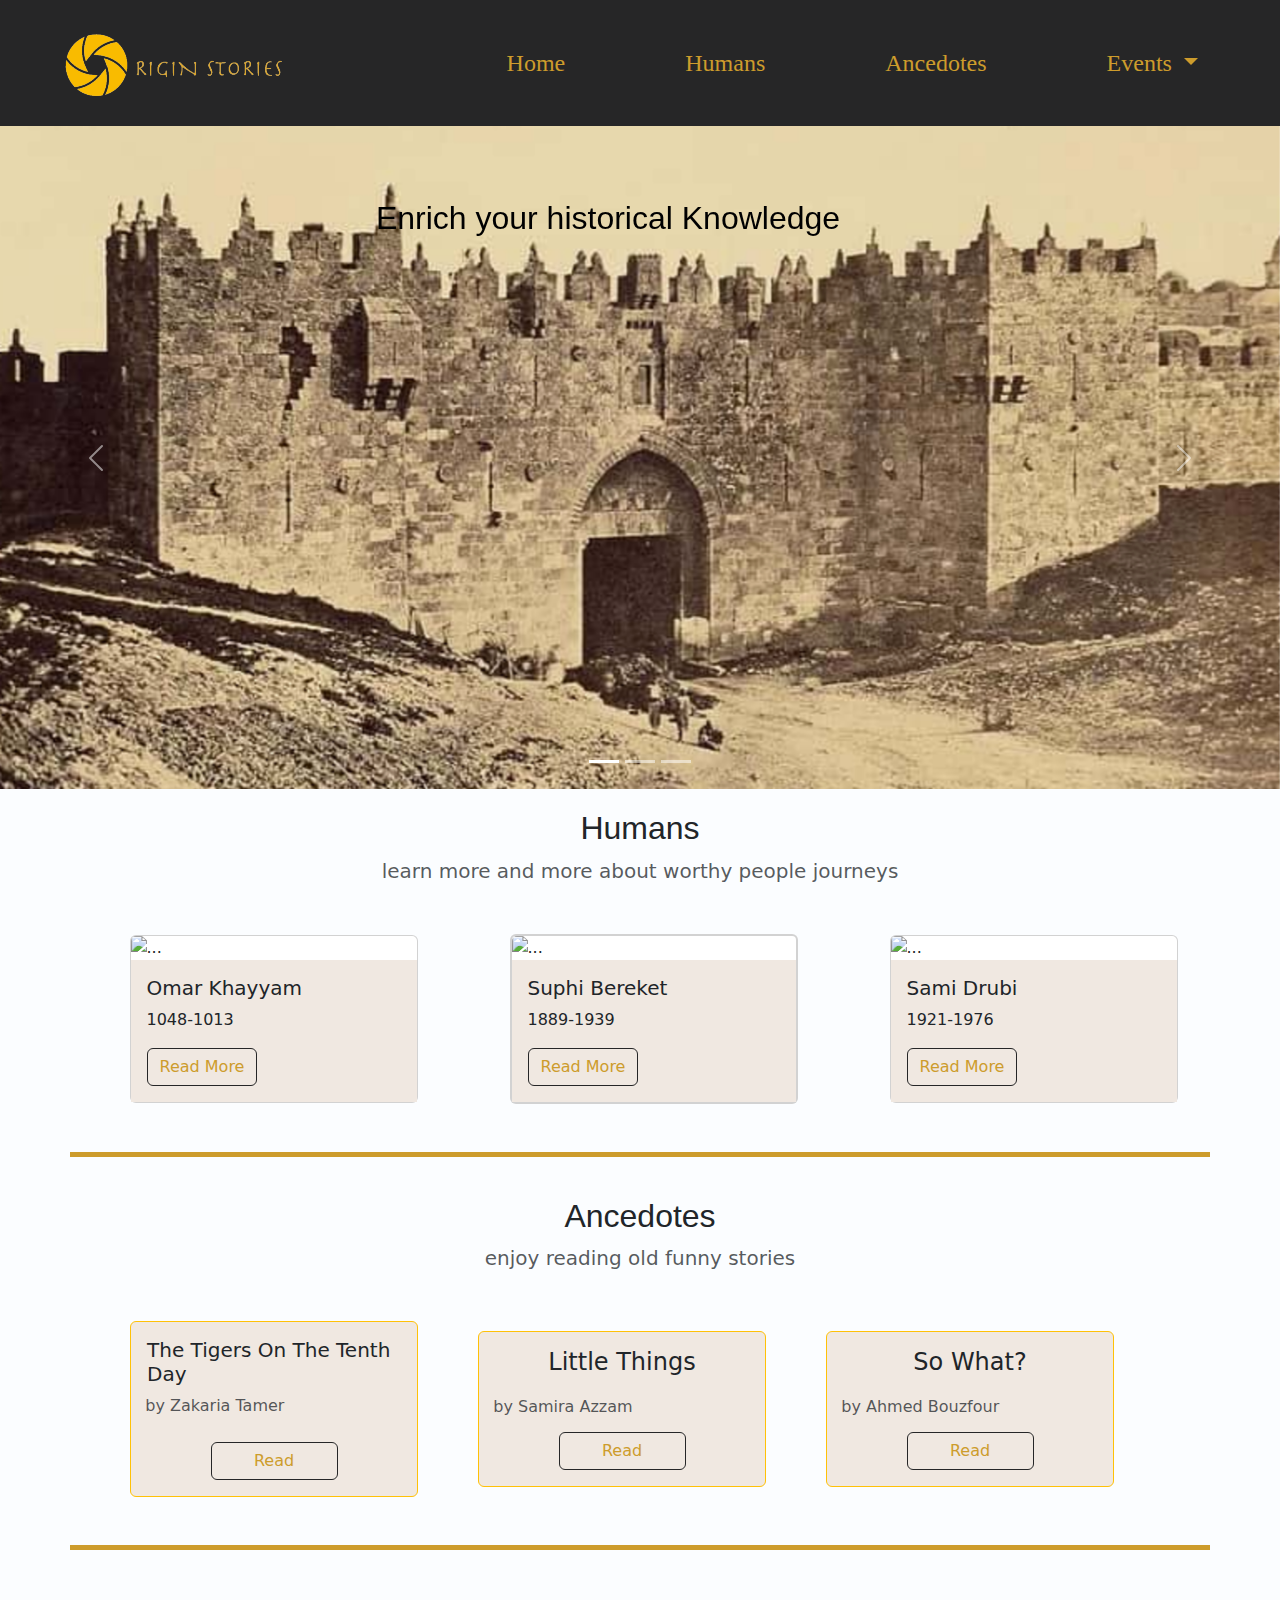
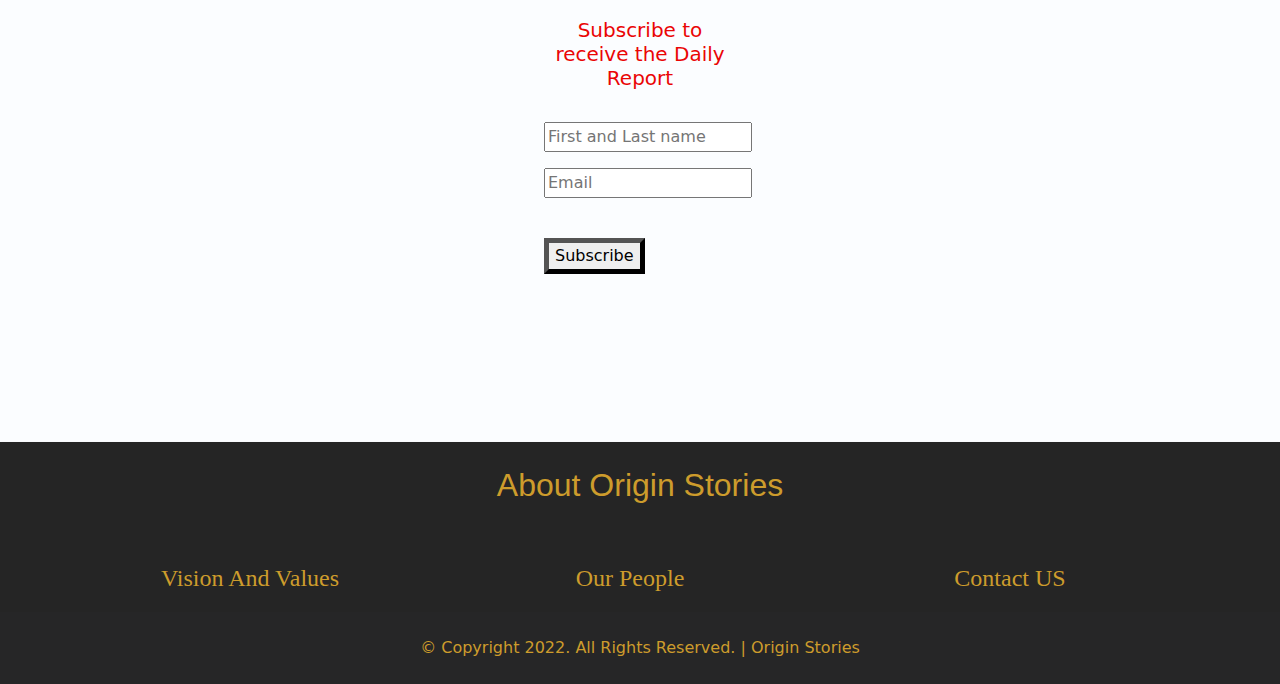
==== commit 286136ae: "complete events task" ====
--- a/index.html
+++ b/index.html
@@ -13,9 +13,9 @@
 
 </head>
 
-<body>
+<body onload="loadPage()">
   <!-- NAVBAR -->
-  <nav class="navbar navbar-expand-md  pt-2 pb-2 " style="background-color:#262627">
+  <nav class="navbar navbar-expand-lg  pt-2 pb-2 " style="background-color:#262627">
     <div class="container-xxl">
       <!-- navbar brand / title -->
       <a class="navbar-brand " href="#"> <img id="logo" src="img/logo.png"></a>
@@ -62,8 +62,7 @@
       </div>
     </div>
   </nav>
-
-
+</div>
 
   <!--  MAIN -->
   <div id="carouselExampleCaptions" class="carousel slide" data-bs-ride="false">
@@ -107,14 +106,15 @@
 
     <div class="container-lg border-5" style="border-bottom:solid rgb(205, 156, 44) ">
       <div class="text-center">
-        <h2>Humans</h2>
+        <h2 id="elm" ondblclick="redColored()">Humans</h2>
+      
         <p class="lead text-muted"> learn more and more about worthy people journeys</p>
       </div>
       <div class=" row my-5 align-items-center justify-content-center">
         <div class="col-9 col-lg-4 ">
           <div class="card " style="width: 18rem;"
           onmouseover="bigCard(this)" onmouseout="normalCard(this)">
-            <img id="khayamImg" src="img/character3.jpg" class="card-img-top" alt="...">
+            <img id="khayamImg" src="img/character3.jpg" class="card-img-top" alt="..." >
             <div class="card-body" style="background-color:rgb(240, 232, 225)">
               <h5 class="card-title">Omar Khayyam</h5>
               <p class="card-text">1048-1013</p>
@@ -144,6 +144,7 @@
             </div>
           </div>
         </div>
+        <br>
 
 
       </div>
@@ -199,20 +200,20 @@
 
 
   <!-- SUBSCRIBE -->
-  <div class="container  w-25 border-5 justify-content-center py-5 px-5" style="border:solid rgb(234, 5, 5); background-color:rgb(103, 71, 122)">
+  <div class="container  w-25 border-5 justify-content-center py-5 px-5">
 <form id="subForm" class="form  px-3 border-danger">
 <span class="text-center " style="color: rgb(234, 5, 5)">   
-  <h6 > Subscribe to receive the Daily Report</h6> 
+  <h5  > Subscribe to receive the Daily Report</h5> 
   </span>
   <br>
   <div class="mb-3">
-      <input type="text" name="First and Last Name" placeholder="First and Last name">
+      <input id="fullname" type="text" name="First and Last Name" placeholder="First and Last name" onchange="upperCase()">
     </div>
     <div class="mb-3 ">
       <!--<lable for="email" class="form-label">  Email</lable>-->
       <input type="text " name="Email"  placeholder="Email" >
     </div>
-  <div class="col-2 pb-5">
+  <div class=" pb-5">
     <button class=" btn-danger btn-lg border-5 my-4" type="submit">Subscribe</button>
   </div>
 
@@ -252,7 +253,7 @@
 
   <!-- ****** javaScript ******-->
  
-<script src="index.js"></script>
+<script src="javaScript/index.js"></script>
 </body>
 
 </html>--- a/css/style.css
+++ b/css/style.css
@@ -72,4 +72,8 @@
 h2
 {
     font-family:'Segoe UI', Tahoma, Geneva, Verdana, sans-serif
+}
+.highlight{background-color:yellow}
+h2:focus, h2:active {
+  color: red;
 }